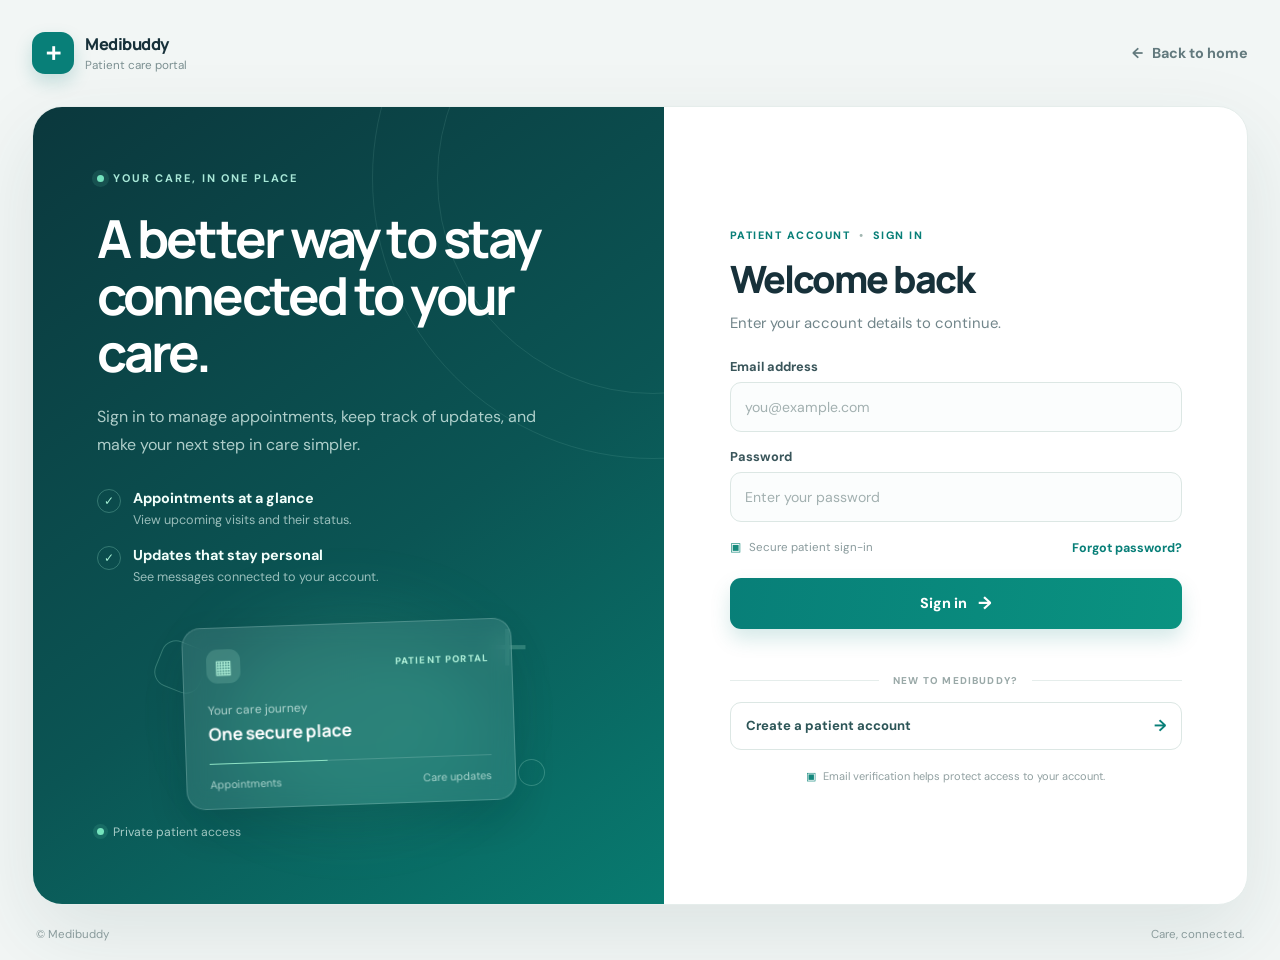
==== frontend/auth.html @ 14353f56 "first commit" ====
<!DOCTYPE html>
<html lang="en">
  <head>
    <meta charset="UTF-8" />
    <meta name="viewport" content="width=device-width, initial-scale=1.0" />
    <meta name="theme-color" content="#f2f6f5" />
    <title>Medibuddy | Patient sign in</title>
    <link rel="preconnect" href="https://fonts.googleapis.com" />
    <link rel="preconnect" href="https://fonts.gstatic.com" crossorigin />
    <link href="https://fonts.googleapis.com/css2?family=DM+Sans:wght@400;500;600;700&family=Manrope:wght@400;500;600;700;800&display=swap" rel="stylesheet" />
    <link rel="stylesheet" href="./assets/css/styles.css" />
  </head>
  <body class="auth-page" data-page="auth">
    <div class="auth-page-shell">
      <header class="auth-topbar">
        <a class="auth-brand" href="./index.html" aria-label="Medibuddy home">
          <span class="auth-brand-mark" aria-hidden="true">+</span>
          <span><strong>Medibuddy</strong><small>Patient care portal</small></span>
        </a>
        <a class="auth-home-link" href="./index.html"><span aria-hidden="true">←</span> Back to home</a>
      </header>
      <main class="auth-main">
        <section class="auth-story" aria-labelledby="authStoryTitle">
          <div class="auth-story-copy">
            <p class="auth-kicker"><span></span> YOUR CARE, IN ONE PLACE</p>
            <h1 id="authStoryTitle">A better way to stay connected to your care.</h1>
            <p class="auth-story-text">Sign in to manage appointments, keep track of updates, and make your next step in care simpler.</p>
            <div class="auth-benefits">
              <div><span class="auth-check" aria-hidden="true">✓</span><span><strong>Appointments at a glance</strong><small>View upcoming visits and their status.</small></span></div>
              <div><span class="auth-check" aria-hidden="true">✓</span><span><strong>Updates that stay personal</strong><small>See messages connected to your account.</small></span></div>
            </div>
          </div>
          <div class="auth-visual" aria-hidden="true">
            <div class="auth-visual-glow"></div>
            <div class="auth-visual-cross">+</div>
            <div class="auth-appointment-card">
              <div class="auth-appointment-top"><span class="auth-calendar-icon">▦</span><span class="auth-appointment-status">PATIENT PORTAL</span></div>
              <p class="auth-appointment-label">Your care journey</p>
              <strong>One secure place</strong>
              <div class="auth-appointment-rule"><span></span></div>
              <div class="auth-appointment-foot"><span>Appointments</span><span>Care updates</span></div>
            </div>
            <div class="auth-orbit auth-orbit-one"></div><div class="auth-orbit auth-orbit-two"></div>
          </div>
          <div class="auth-story-foot"><span class="auth-live-dot"></span> Private patient access</div>
        </section>
        <section class="auth-panel" aria-labelledby="authPanelTitle">
          <div class="auth-panel-heading">
            <p class="auth-step-label">PATIENT ACCOUNT <span>•</span> SIGN IN</p>
            <h2 id="authPanelTitle">Welcome back</h2>
            <p>Enter your account details to continue.</p>
          </div>
          <div class="auth-forms">
            <form id="loginForm" class="auth-form">
              <label><span>Email address</span><input type="email" name="email" autocomplete="email" placeholder="you@example.com" required /></label>
              <label><span>Password</span><input type="password" name="password" autocomplete="current-password" minlength="8" placeholder="Enter your password" required /></label>
              <div class="auth-inline-row"><span class="auth-secure-hint"><span aria-hidden="true">▣</span> Secure patient sign-in</span><button id="forgotPasswordLink" class="auth-text-button" type="button">Forgot password?</button></div>
              <button class="auth-submit" type="submit">Sign in <span aria-hidden="true">→</span></button>
            </form>
            <form id="forgotPasswordForm" class="auth-form" hidden>
              <p class="auth-form-intro">Enter your account email. If it is registered, we will send a password reset code.</p>
              <label><span>Email address</span><input type="email" name="email" autocomplete="email" placeholder="you@example.com" required /></label>
              <button class="auth-submit" type="submit">Send reset code <span aria-hidden="true">→</span></button>
              <button id="backToLoginFromForgot" class="auth-text-button auth-centered-link" type="button">Back to sign in</button>
            </form>
            <form id="resetPasswordForm" class="auth-form" hidden>
              <input type="hidden" name="email" />
              <p class="auth-form-intro">Enter the six-digit code sent to <strong data-otp-email></strong> and choose a new password.</p>
              <label><span>Reset code</span><input class="auth-otp-input" type="text" name="otp" inputmode="numeric" autocomplete="one-time-code" pattern="[0-9]{6}" maxlength="6" placeholder="000000" required /></label>
              <label><span>New password</span><input type="password" name="password" autocomplete="new-password" minlength="8" maxlength="128" placeholder="At least 8 characters" required /></label>
              <label><span>Confirm new password</span><input type="password" name="confirmPassword" autocomplete="new-password" minlength="8" maxlength="128" placeholder="Re-enter new password" required /></label>
              <button class="auth-submit" type="submit">Reset password <span aria-hidden="true">→</span></button>
              <button id="backToForgotPassword" class="auth-text-button auth-centered-link" type="button">Request another code</button>
            </form>
            <form id="loginOtpForm" class="auth-form" hidden>
              <input type="hidden" name="email" />
              <p class="auth-form-intro">A sign-in code was sent to <strong data-otp-email></strong>. Enter it to securely continue.</p>
              <label><span>Six-digit email code</span><input class="auth-otp-input" type="text" name="otp" inputmode="numeric" autocomplete="one-time-code" pattern="[0-9]{6}" maxlength="6" placeholder="000000" required /></label>
              <button class="auth-submit" type="submit">Verify and sign in <span aria-hidden="true">→</span></button>
              <div class="auth-action-row"><button id="resendLoginOtp" class="auth-text-button" type="button">Resend code</button><button id="backToLogin" class="auth-text-button" type="button">Use another email</button></div>
            </form>
          </div>
          <p id="authMessage" class="inline-message auth-message" role="status" aria-live="polite"></p>
          <div class="auth-separator"><span>NEW TO MEDIBUDDY?</span></div>
          <a class="auth-secondary-action" href="./register.html">Create a patient account <span aria-hidden="true">→</span></a>
          <p class="auth-privacy-note"><span aria-hidden="true">▣</span> Email verification helps protect access to your account.</p>
        </section>
      </main>
      <footer class="auth-footer"><span>© Medibuddy</span><span>Care, connected.</span></footer>
    </div>
    <script src="./assets/js/config.js"></script>
    <script src="./assets/js/app.js"></script>
  </body>
</html>
---- frontend/assets/css/styles.css ----
:root {
  --bg: #f4f8ff;
  --surface: rgba(255, 255, 255, 0.72);
  --text: #12213f;
  --muted: #607196;
  --primary: #2556f6;
  --primary-2: #00b894;
  --accent: #ff6b6b;
  --border: rgba(22, 41, 80, 0.12);
  --shadow: 0 30px 80px rgba(31, 73, 163, 0.18);
  --radius: 26px;
}

* { box-sizing: border-box; }

body {
  margin: 0;
  min-height: 100vh;
  font-family: "Outfit", sans-serif;
  color: var(--text);
  background:
    radial-gradient(circle at top left, rgba(255, 107, 107, 0.2), transparent 22%),
    radial-gradient(circle at top right, rgba(37, 86, 246, 0.16), transparent 28%),
    radial-gradient(circle at bottom left, rgba(0, 184, 148, 0.16), transparent 26%),
    linear-gradient(135deg, #f8fbff 0%, #eef5ff 50%, #fff8f3 100%);
}

a { color: inherit; text-decoration: none; }
button, input, select, textarea { font: inherit; }

.page-shell {
  width: min(1240px, calc(100% - 32px));
  margin: 0 auto;
  padding: 22px 0 56px;
}

.site-header,
.page-banner,
.glass-card,
.doctor-card,
.department-card,
.simple-card,
.calendar-day { backdrop-filter: blur(16px); }

.site-header {
  display: flex;
  align-items: center;
  justify-content: space-between;
  gap: 18px;
  position: sticky;
  top: 16px;
  z-index: 10;
  padding: 14px 18px;
  border: 1px solid var(--border);
  border-radius: 24px;
  background: rgba(255, 255, 255, 0.78);
  box-shadow: var(--shadow);
}

.brand { display: flex; align-items: center; gap: 12px; }
.brand strong, h1, h2, h3 { font-family: "Sora", sans-serif; }
.brand span { display: block; font-size: 0.84rem; color: var(--muted); }

.brand-mark {
  display: grid;
  place-items: center;
  width: 52px;
  height: 52px;
  border-radius: 18px;
  color: white;
  font-weight: 800;
  background: linear-gradient(135deg, var(--primary), var(--accent), var(--primary-2));
}

.nav-links { display: flex; align-items: center; gap: 10px; }
.nav-links a { padding: 10px 14px; border-radius: 14px; color: var(--muted); transition: 0.25s ease; }
.nav-links a:hover, .nav-links a.active { color: var(--text); background: rgba(37, 86, 246, 0.1); }

.mobile-nav-toggle {
  display: none;
  border: 0;
  background: linear-gradient(135deg, var(--primary), var(--accent));
  color: white;
  padding: 10px 14px;
  border-radius: 14px;
}

.hero-grid, .spotlight-layout, .dual-panel, .admin-grid, .booking-layout {
  display: grid;
  gap: 24px;
  margin-top: 28px;
}

.hero-grid {
  grid-template-columns: 1.1fr 0.9fr;
  align-items: center;
  min-height: 76vh;
}

.hero-copy, .page-banner, .glass-card {
  border: 1px solid var(--border);
  border-radius: var(--radius);
  background: var(--surface);
  box-shadow: var(--shadow);
  padding: 30px;
}

.eyebrow {
  margin: 0 0 10px;
  text-transform: uppercase;
  letter-spacing: 0.18em;
  font-size: 0.72rem;
  color: var(--primary);
  font-weight: 700;
}

h1 { margin: 0; font-size: clamp(2.2rem, 4vw, 4.6rem); line-height: 1.04; }
h2 { margin: 0; font-size: clamp(1.6rem, 2.5vw, 2.5rem); }
h3 { margin: 0; font-size: 1.15rem; }
.hero-text, .doctor-body p, .simple-card p, .department-card p { color: var(--muted); line-height: 1.7; }

.hero-actions, .filter-row, .panel-head, .tag-row, .doctor-meta, .form-actions {
  display: flex;
  align-items: center;
  gap: 14px;
  flex-wrap: wrap;
}

.btn, .text-link, .table-action { transition: transform 0.2s ease, box-shadow 0.2s ease, background 0.2s ease; }
.btn:hover, .text-link:hover, .table-action:hover { transform: translateY(-1px); }

.btn {
  display: inline-flex;
  align-items: center;
  justify-content: center;
  padding: 12px 18px;
  border-radius: 16px;
  border: 0;
  cursor: pointer;
  font-weight: 700;
}

.btn-primary { color: white; background: linear-gradient(135deg, var(--primary), var(--accent)); box-shadow: 0 16px 32px rgba(37, 86, 246, 0.25); }
.btn-secondary { color: var(--text); background: rgba(37, 86, 246, 0.08); }

.mini-stats, .dashboard-metrics {
  display: grid;
  grid-template-columns: repeat(auto-fit, minmax(150px, 1fr));
  gap: 14px;
  margin-top: 28px;
}

.metric-card { padding: 20px; }
.metric-card p, .metric-card span { color: var(--muted); margin: 0; }
.metric-card h3 { margin: 10px 0 4px; font-size: 2rem; }

.hero-visual { position: relative; min-height: 520px; display: grid; place-items: center; }
.gradient-orb { position: absolute; border-radius: 50%; filter: blur(10px); opacity: 0.9; }
.orb-a { width: 220px; height: 220px; top: 20px; right: 20px; background: radial-gradient(circle, rgba(255, 107, 107, 0.72), rgba(255, 107, 107, 0)); }
.orb-b { width: 280px; height: 280px; bottom: 10px; left: 10px; background: radial-gradient(circle, rgba(37, 86, 246, 0.6), rgba(37, 86, 246, 0)); }
.dashboard-preview { position: relative; width: min(100%, 480px); }
.dashboard-topline { display: flex; justify-content: space-between; color: var(--muted); margin-bottom: 18px; }
.preview-grid { display: grid; gap: 14px; }
.preview-grid article { padding: 18px; border-radius: 20px; background: rgba(255, 255, 255, 0.82); }

.section-block { margin-top: 28px; }
.section-heading { display: flex; justify-content: space-between; align-items: flex-end; gap: 20px; margin-bottom: 22px; }
.department-grid, .doctor-grid { display: grid; grid-template-columns: repeat(auto-fit, minmax(240px, 1fr)); gap: 18px; }

.department-card, .doctor-card, .simple-card, .calendar-day {
  border: 1px solid var(--border);
  border-radius: 24px;
  background: rgba(255, 255, 255, 0.82);
}

.department-card { padding: 22px; position: relative; overflow: hidden; }
.department-card::before {
  content: "";
  position: absolute;
  inset: auto -20px -55px auto;
  width: 140px;
  height: 140px;
  background: radial-gradient(circle, color-mix(in srgb, var(--accent) 40%, transparent), transparent 60%);
  opacity: 0.4;
}

.doctor-card { display: grid; gap: 14px; padding: 20px; }
.doctor-avatar {
  display: grid;
  place-items: center;
  width: 74px;
  height: 74px;
  border-radius: 22px;
  font-size: 1.35rem;
  font-weight: 800;
  color: white;
}

.sunrise-wave { background: linear-gradient(135deg, #ff6b6b, #f7b731); }
.aurora-grid { background: linear-gradient(135deg, #2556f6, #6c63ff); }
.mint-bloom { background: linear-gradient(135deg, #00b894, #55efc4); }
.amber-flow { background: linear-gradient(135deg, #f39c12, #ff7675); }

.doctor-meta, .tag-row { justify-content: space-between; }
.tag {
  display: inline-flex;
  padding: 9px 12px;
  border-radius: 999px;
  background: rgba(37, 86, 246, 0.08);
  color: var(--primary);
  font-size: 0.92rem;
}

.notification-panel, .calendar-stack { display: grid; gap: 24px; }
.feature-list { margin: 0; padding-left: 18px; color: var(--muted); line-height: 1.8; }
.stack-list { display: grid; gap: 14px; }
.simple-card { padding: 18px; }
.simple-card.unread { border-color: rgba(37, 86, 246, 0.3); box-shadow: 0 18px 34px rgba(37, 86, 246, 0.12); }

.booking-layout { grid-template-columns: 1.2fr 0.8fr; align-items: start; margin-top: 28px; }
.booking-form { display: grid; grid-template-columns: repeat(2, minmax(0, 1fr)); gap: 16px; }
.booking-form label { display: grid; gap: 8px; }
.booking-form span, .filter-row span { font-size: 0.92rem; color: var(--muted); font-weight: 600; }

input, select, textarea {
  width: 100%;
  border: 1px solid rgba(18, 33, 63, 0.1);
  border-radius: 16px;
  padding: 14px 16px;
  background: rgba(255, 255, 255, 0.88);
  color: var(--text);
  outline: none;
}

input:focus, select:focus, textarea:focus {
  border-color: rgba(37, 86, 246, 0.4);
  box-shadow: 0 0 0 4px rgba(37, 86, 246, 0.08);
}

.full-width { grid-column: 1 / -1; }
.inline-message { color: var(--muted); }
.inline-message.success { color: var(--primary-2); }
.inline-message.error { color: #d63031; }

.calendar-grid {
  display: grid;
  grid-template-columns: repeat(7, minmax(0, 1fr));
  gap: 10px;
  margin-top: 20px;
}

.calendar-day { padding: 14px 10px; min-height: 90px; }
.calendar-day strong { display: block; margin-bottom: 8px; }
.calendar-day span { color: var(--muted); font-size: 0.85rem; }
.calendar-day.active { background: linear-gradient(180deg, rgba(37, 86, 246, 0.12), rgba(255, 255, 255, 0.92)); }

.table-wrap { overflow-x: auto; }
.data-table { width: 100%; border-collapse: collapse; }
.data-table th, .data-table td {
  text-align: left;
  padding: 16px 14px;
  border-bottom: 1px solid rgba(18, 33, 63, 0.08);
  vertical-align: top;
}

.data-table th { color: var(--muted); font-size: 0.9rem; font-weight: 700; }
.table-subtext { display: block; color: var(--muted); font-size: 0.86rem; margin-top: 6px; }

.status-pill {
  display: inline-flex;
  align-items: center;
  justify-content: center;
  padding: 8px 12px;
  border-radius: 999px;
  background: rgba(0, 184, 148, 0.14);
  color: #09815f;
  font-size: 0.88rem;
  font-weight: 700;
}

.status-pill.live { background: rgba(255, 107, 107, 0.14); color: #c0392b; }
.action-stack { display: flex; gap: 8px; flex-wrap: wrap; }
.table-action {
  border: 0;
  padding: 8px 12px;
  border-radius: 12px;
  background: rgba(37, 86, 246, 0.1);
  color: var(--primary);
  cursor: pointer;
  font-weight: 700;
}

.admin-grid { grid-template-columns: repeat(2, minmax(0, 1fr)); margin-top: 28px; }
.admin-hero { display: flex; align-items: center; justify-content: space-between; gap: 25px; }
.admin-hero h1 { font-size: clamp(1.8rem, 3vw, 2.7rem); }
.admin-hero .hero-text { margin: 10px 0 0; }
.admin-hero-actions { display: flex; align-items: center; justify-content: flex-end; gap: 10px; flex-wrap: wrap; }
.admin-hero-actions .btn { white-space: nowrap; }
.admin-updated-label { color: var(--muted); font-size: .76rem; white-space: nowrap; }
.admin-message:empty { display: none; }
.admin-message { margin: 14px 2px 0; }
.admin-security-note { display: flex; align-items: flex-start; gap: 10px; margin: 14px 0 4px; padding: 12px 15px; border: 1px solid rgba(164, 107, 0, .2); border-radius: 14px; background: rgba(255, 247, 225, .84); color: #77541b; font-size: .78rem; line-height: 1.55; }
.admin-security-note strong { flex: 0 0 auto; }
.admin-appointments-panel { margin-top: 26px; }
.admin-appointments-panel .appointment-section-heading { display: grid; grid-template-columns: 1fr; align-items: stretch; }
.admin-appointments-panel .appointment-filters { display: grid; grid-template-columns: minmax(200px, 1.5fr) repeat(3, minmax(135px, 1fr)) auto; align-items: end; width: 100%; margin-top: 20px; }
.admin-result-count { margin: 12px 0 0; color: var(--muted); font-size: .78rem; font-weight: 600; }
.admin-clear-filters { min-height: 44px; padding: 10px 14px; white-space: nowrap; }
.admin-appointments-panel .data-table { min-width: 1000px; }
.admin-appointments-panel .data-table th { white-space: nowrap; }
.admin-status-control { display: flex; align-items: center; gap: 7px; min-width: 180px; }
.admin-status-control select { min-width: 112px; padding: 8px 9px; border-radius: 10px; font-size: .76rem; }
.admin-status-control .table-action { padding: 9px 11px; }
.admin-status-control .table-action:disabled { cursor: not-allowed; opacity: .55; }
.admin-department-row { padding: 14px 0; border-bottom: 1px solid rgba(18, 33, 63, .07); }
.admin-department-row:last-child { border-bottom: 0; }
.admin-department-label { display: flex; align-items: center; justify-content: space-between; gap: 12px; margin-bottom: 9px; }
.admin-department-label strong { font-size: .9rem; }
.admin-department-label > span { color: var(--muted); font-size: .78rem; }
.admin-load-track { height: 8px; overflow: hidden; border-radius: 99px; background: rgba(37, 86, 246, .08); }
.admin-load-track > span { display: block; height: 100%; border-radius: inherit; background: linear-gradient(90deg, #2556f6, #00b894); transition: width .35s ease; }
.admin-grid > article .section-heading { align-items: flex-start; }
.admin-grid > article .section-heading .status-pill { white-space: nowrap; }
#adminDashboard[hidden], #adminLoginGate[hidden] { display: none !important; }
.admin-login-gate { display: grid; min-height: min(76vh, 760px); place-items: center; padding: 34px 0; }
.admin-login-card { width: min(100%, 470px); padding: clamp(28px, 5vw, 48px); }
.admin-login-card h1 { margin: 0; font-size: clamp(1.8rem, 4vw, 2.5rem); }
.admin-login-card > .muted { margin: 12px 0 23px; line-height: 1.65; }
.admin-login-icon { display: grid; place-items: center; width: 52px; height: 52px; margin-bottom: 22px; border-radius: 17px; background: rgba(37, 86, 246, .1); color: var(--primary); font-size: 1.8rem; font-weight: 800; }
.admin-login-form { display: grid; gap: 16px; margin-top: 20px; }
.admin-login-form label { display: grid; gap: 8px; }
.admin-login-form label > span { color: var(--muted); font-size: .88rem; font-weight: 700; }
.admin-login-form .btn:disabled { cursor: wait; opacity: .65; }
.admin-login-help { margin: 17px 0 0; padding: 12px 14px; border-radius: 13px; background: rgba(37, 86, 246, .06); color: var(--muted); font-size: .76rem; line-height: 1.55; overflow-wrap: anywhere; }

.auth-page {
  --auth-ink: #17313a;
  --auth-muted: #71858a;
  --auth-teal: #087f78;
  --auth-teal-dark: #075e5a;
  --auth-line: #e5edeb;
  min-height: 100vh;
  background: #f2f6f5;
  color: var(--auth-ink);
  font-family: "DM Sans", sans-serif;
}
.auth-page h1, .auth-page h2, .auth-page h3 { font-family: "Manrope", sans-serif; }
.auth-page-shell { width: min(1320px, calc(100% - 64px)); margin: 0 auto; padding: 22px 0 18px; }
.auth-topbar { display: flex; align-items: center; justify-content: space-between; min-height: 62px; }
.auth-brand { display: inline-flex; align-items: center; gap: 11px; }
.auth-brand-mark { display: grid; place-items: center; width: 42px; height: 42px; border-radius: 13px; background: #087f78; color: #fff; font: 700 1.9rem/1 "Manrope", sans-serif; box-shadow: 0 8px 18px rgba(8, 127, 120, .2); }
.auth-brand strong { display: block; color: #17313a; font: 800 1.02rem "Manrope", sans-serif; letter-spacing: -.03em; }
.auth-brand small { display: block; margin-top: 2px; color: #7c9092; font-size: .73rem; }
.auth-home-link { display: inline-flex; align-items: center; gap: 9px; color: #62797d; font-size: .9rem; font-weight: 700; transition: color .2s ease; }
.auth-home-link:hover { color: var(--auth-teal); }
.auth-main { display: grid; grid-template-columns: minmax(0, 1.04fr) minmax(430px, .96fr); min-height: 690px; margin: 22px 0; overflow: hidden; border: 1px solid #e5edeb; border-radius: 30px; background: #fff; box-shadow: 0 28px 80px rgba(30, 65, 68, .1); }
.auth-story { position: relative; display: flex; flex-direction: column; overflow: hidden; padding: clamp(36px, 5vw, 68px); color: #f4fffd; background: linear-gradient(145deg, #0b383d 0%, #0b5554 56%, #087b70 100%); isolation: isolate; }
.auth-story::before, .auth-story::after { position: absolute; z-index: -1; border: 1px solid rgba(183, 242, 225, .1); border-radius: 50%; content: ""; }
.auth-story::before { width: 560px; height: 560px; right: -270px; top: -210px; }
.auth-story::after { width: 430px; height: 430px; right: -205px; top: -145px; }
.auth-story-copy { position: relative; z-index: 2; max-width: 500px; }
.auth-kicker { display: flex; align-items: center; gap: 9px; margin: 0 0 25px; color: #a9e8d8; font-size: .69rem; font-weight: 700; letter-spacing: .17em; }
.auth-kicker > span { width: 7px; height: 7px; border-radius: 50%; background: #73e2bd; box-shadow: 0 0 0 5px rgba(115, 226, 189, .12); }
.auth-story h1 { max-width: 530px; margin: 0; color: white; font-size: clamp(2.4rem, 4.1vw, 4.15rem); font-weight: 700; letter-spacing: -.055em; line-height: 1.09; }
.auth-story-text { max-width: 440px; margin: 21px 0 0; color: rgba(229, 249, 244, .75); font-size: 1rem; line-height: 1.75; }
.auth-benefits { display: grid; gap: 16px; margin-top: 30px; }
.auth-benefits > div { display: flex; align-items: flex-start; gap: 12px; }
.auth-check { display: grid; flex: 0 0 24px; place-items: center; width: 24px; height: 24px; border: 1px solid rgba(160, 238, 211, .28); border-radius: 50%; color: #a4efd3; font-size: .75rem; }
.auth-benefits strong, .auth-benefits small { display: block; }
.auth-benefits strong { color: #f3fffb; font-size: .9rem; font-weight: 700; }
.auth-benefits small { margin-top: 4px; color: rgba(229, 249, 244, .65); font-size: .79rem; line-height: 1.5; }
.auth-visual { position: relative; display: grid; flex: 1; min-height: 220px; place-items: center; margin-top: 17px; }
.auth-visual-glow { position: absolute; width: 270px; height: 190px; border-radius: 50%; background: rgba(69, 216, 172, .16); filter: blur(36px); }
.auth-visual-cross { position: absolute; top: 2px; right: 14%; color: rgba(177, 243, 219, .24); font: 300 5rem/1 "Manrope", sans-serif; }
.auth-appointment-card { position: relative; z-index: 1; width: min(330px, 88%); padding: 21px 23px 17px; border: 1px solid rgba(229, 255, 249, .2); border-radius: 19px; background: rgba(235, 255, 249, .11); box-shadow: 0 18px 45px rgba(0, 24, 25, .18); backdrop-filter: blur(12px); transform: rotate(-2deg); }
.auth-appointment-top, .auth-appointment-foot { display: flex; align-items: center; justify-content: space-between; }
.auth-calendar-icon { display: grid; place-items: center; width: 34px; height: 34px; border-radius: 11px; background: rgba(178, 244, 221, .17); color: #b3f4dc; font-size: 1.2rem; }
.auth-appointment-status { color: #b3f4dc; font-size: .6rem; font-weight: 700; letter-spacing: .12em; }
.auth-appointment-label { margin: 19px 0 4px; color: rgba(237, 255, 249, .69); font-size: .75rem; }
.auth-appointment-card > strong { color: #fff; font: 700 1.08rem "Manrope", sans-serif; }
.auth-appointment-rule { height: 1px; margin: 18px 0 13px; background: rgba(232, 255, 247, .17); }
.auth-appointment-rule span { display: block; width: 42%; height: 1px; background: #8ee3c5; }
.auth-appointment-foot { color: rgba(232, 255, 247, .67); font-size: .68rem; }
.auth-orbit { position: absolute; z-index: 0; width: 48px; height: 48px; border: 1px solid rgba(181, 245, 222, .25); border-radius: 15px; transform: rotate(22deg); }
.auth-orbit-one { left: 12%; top: 18%; }
.auth-orbit-two { right: 11%; bottom: 17%; width: 27px; height: 27px; border-radius: 50%; }
.auth-story-foot { display: flex; align-items: center; gap: 9px; color: rgba(229, 249, 244, .72); font-size: .76rem; }
.auth-live-dot { width: 7px; height: 7px; border-radius: 50%; background: #75e4bd; box-shadow: 0 0 0 4px rgba(117, 228, 189, .12); }
.auth-panel { display: flex; flex-direction: column; justify-content: center; width: 100%; max-width: 570px; margin: 0 auto; padding: 48px clamp(30px, 4.6vw, 64px); }
.auth-panel-heading { margin-bottom: 25px; }
.auth-step-label { margin: 0 0 11px; color: var(--auth-teal); font-size: .67rem; font-weight: 800; letter-spacing: .14em; }
.auth-step-label span { margin: 0 4px; color: #a1b6b1; }
.auth-panel-heading h2 { margin: 0; color: #17313a; font-size: clamp(1.8rem, 3vw, 2.35rem); font-weight: 800; letter-spacing: -.05em; }
.auth-panel-heading > p:last-child { margin: 9px 0 0; color: var(--auth-muted); font-size: .93rem; }
.auth-form { display: grid; gap: 16px; margin: 0; }
.auth-form[hidden] { display: none !important; }
.auth-form label { display: grid; min-width: 0; gap: 7px; }
.auth-form label > span { color: #39555a; font-size: .8rem; font-weight: 700; }
.auth-form label > span small { color: #87999a; font-size: .72rem; font-weight: 500; }
.auth-form input, .auth-form select { min-height: 50px; border: 1px solid #dce7e4; border-radius: 11px; background: #fbfdfd; color: #17313a; padding: 12px 14px; font-size: .88rem; transition: border .2s ease, box-shadow .2s ease, background .2s ease; }
.auth-form input::placeholder { color: #a2b0b0; }
.auth-form input:focus, .auth-form select:focus { border-color: #49aaa0; background: #fff; box-shadow: 0 0 0 4px rgba(8, 127, 120, .09); }
.auth-form input:focus-visible, .auth-form select:focus-visible, .auth-text-button:focus-visible, .auth-submit:focus-visible, .auth-secondary-action:focus-visible { outline: 3px solid rgba(8, 127, 120, .28); outline-offset: 2px; }
.auth-inline-row, .auth-action-row { display: flex; align-items: center; justify-content: space-between; gap: 12px; }
.auth-inline-row { margin-top: -2px; }
.auth-secure-hint { color: #8a9b9d; font-size: .72rem; }
.auth-secure-hint span { margin-right: 5px; color: #178b7d; }
.auth-text-button { border: 0; padding: 4px 0; background: transparent; color: var(--auth-teal); cursor: pointer; font-size: .78rem; font-weight: 700; }
.auth-text-button:hover { color: var(--auth-teal-dark); text-decoration: underline; }
.auth-submit { display: flex; align-items: center; justify-content: center; gap: 11px; min-height: 51px; margin-top: 2px; border: 0; border-radius: 11px; background: linear-gradient(100deg, #087f78, #0a9381); box-shadow: 0 10px 20px rgba(8, 127, 120, .17); color: #fff; cursor: pointer; font-size: .9rem; font-weight: 800; transition: transform .2s ease, box-shadow .2s ease, filter .2s ease; }
.auth-submit:hover { transform: translateY(-1px); box-shadow: 0 13px 25px rgba(8, 127, 120, .24); filter: saturate(1.08); }
.auth-submit:disabled { cursor: wait; opacity: .68; transform: none; }
.auth-submit span { font-size: 1.1rem; }
.auth-form-intro { margin: 0 0 2px; color: var(--auth-muted); font-size: .85rem; line-height: 1.65; }
.auth-form-intro strong { color: #39555a; overflow-wrap: anywhere; }
.auth-otp-input { text-align: center; font: 800 1.25rem "Manrope", sans-serif !important; letter-spacing: .45em; }
.auth-centered-link { justify-self: center; }
.auth-action-row { margin-top: 1px; }
.auth-message { min-height: 20px; margin: 8px 0 0; font-size: .8rem; line-height: 1.5; }
.auth-message.success { color: #087f78; }
.auth-message.error { color: #bd4545; }
.auth-separator { display: flex; align-items: center; gap: 14px; margin: 17px 0 15px; color: #9aa9a8; font-size: .62rem; font-weight: 800; letter-spacing: .12em; }
.auth-separator::before, .auth-separator::after { flex: 1; height: 1px; background: var(--auth-line); content: ""; }
.auth-secondary-action { display: flex; align-items: center; justify-content: space-between; min-height: 48px; padding: 0 15px; border: 1px solid #dce7e4; border-radius: 11px; color: #2c5557; font-size: .82rem; font-weight: 700; transition: background .2s ease, border-color .2s ease; }
.auth-secondary-action:hover { border-color: #a9d2c9; background: #f5fbf9; }
.auth-secondary-action span { color: var(--auth-teal); font-size: 1rem; }
.auth-privacy-note { display: flex; align-items: center; justify-content: center; gap: 7px; margin: 19px 0 0; color: #91a0a1; font-size: .69rem; text-align: center; }
.auth-privacy-note span { color: #13887d; }
.auth-register-main { min-height: 760px; }
.auth-register-panel { padding-top: 38px; padding-bottom: 38px; }
.auth-form-grid { grid-template-columns: repeat(2, minmax(0, 1fr)); gap: 13px 14px; }
.auth-form-grid .field-full { grid-column: 1 / -1; }
.auth-register-panel .auth-panel-heading { margin-bottom: 20px; }
.auth-register-panel .auth-form input, .auth-register-panel .auth-form select { min-height: 46px; }
.auth-footer { display: flex; justify-content: space-between; padding: 0 4px; color: #8a9b9c; font-size: .72rem; }

.patient-banner { display: grid; grid-template-columns: 1fr auto; gap: 18px; align-items: center; margin-top: 28px; }
.patient-banner > div:last-of-type { display: flex; flex-wrap: wrap; gap: 12px; }
.patient-dashboard-grid { display: grid; grid-template-columns: 1.1fr 0.9fr; gap: 24px; margin-top: 24px; align-items: start; }
.patient-dashboard-grid .section-heading { margin-bottom: 18px; }
.patient-summary-strip { display: grid; grid-template-columns: repeat(3, minmax(0, 1fr)); gap: 16px; margin-top: 22px; }
.patient-stat { display: grid; gap: 5px; padding: 19px 22px; border: 1px solid var(--border); border-radius: 20px; background: rgba(255, 255, 255, .84); box-shadow: 0 14px 38px rgba(31, 73, 163, .08); }
.patient-stat > span, .patient-stat small { color: var(--muted); font-size: .84rem; }
.patient-stat strong { color: var(--text); font: 700 1.8rem "Sora", sans-serif; }
.patient-stat small { font-size: .75rem; }
.patient-history-card .section-heading { align-items: center; }
.patient-history-card .section-heading .muted { margin: 8px 0 0; }
.history-filter, .appointment-filters label { display: grid; gap: 7px; }
.history-filter > span, .appointment-filters label > span { color: var(--muted); font-size: .78rem; font-weight: 700; }
.history-filter select { min-width: 150px; padding: 10px 12px; border-radius: 12px; }
.appointment-history-item { display: grid; grid-template-columns: 64px minmax(0, 1fr); gap: 18px; padding: 19px; border: 1px solid var(--border); border-radius: 20px; background: rgba(255, 255, 255, .82); }
.appointment-history-date { display: flex; flex-direction: column; align-items: center; justify-content: center; align-self: start; min-height: 68px; border-radius: 16px; background: rgba(37, 86, 246, .08); color: var(--primary); }
.appointment-history-date strong { font: 700 1.4rem "Sora", sans-serif; }
.appointment-history-date span { font-size: .72rem; font-weight: 700; }
.appointment-history-content { min-width: 0; }
.appointment-history-heading { display: flex; justify-content: space-between; align-items: flex-start; gap: 12px; }
.appointment-history-heading .eyebrow { margin-bottom: 5px; }
.appointment-history-heading h3 { overflow-wrap: anywhere; }
.appointment-history-meta { margin: 8px 0; color: var(--muted); font-size: .81rem; }
.appointment-history-reason { margin: 0 0 12px; color: var(--text); font-size: .88rem; line-height: 1.55; overflow-wrap: anywhere; }
.appointment-history-item .appointment-pdf-button, .booking-recent-item .appointment-pdf-button { font-size: .75rem; }
.appointment-empty { padding: 24px; }
.appointment-empty p { color: var(--muted); line-height: 1.6; }
.appointment-empty .text-link { color: var(--primary); font-weight: 700; }
.appointment-print-frame { position: fixed; z-index: -1; right: 0; bottom: 0; width: 1px; height: 1px; border: 0; opacity: 0; pointer-events: none; }
.appointment-section-heading { align-items: flex-end; }
.appointment-filters { display: flex; align-items: flex-end; gap: 12px; }
.appointment-filters input, .appointment-filters select { min-width: 150px; padding: 10px 12px; border-radius: 12px; }
.appointment-filters input { min-width: 230px; }
.table-empty { padding: 25px 14px !important; color: var(--muted); text-align: center !important; }
.booking-recent-item { display: grid; gap: 7px; }
.booking-recent-item p { margin: 0; color: var(--muted); font-size: .83rem; }
.muted { color: var(--muted); }
.global-error {
  margin: 16px auto 0;
  width: min(1240px, calc(100% - 32px));
  padding: 14px 18px;
  border-radius: 16px;
  background: #fff1f1;
  color: #b33939;
  border: 1px solid rgba(179, 57, 57, 0.2);
}

@media (max-width: 980px) {
  .hero-grid, .booking-layout, .admin-grid, .patient-dashboard-grid { grid-template-columns: 1fr; }
  .admin-hero { align-items: flex-start; flex-direction: column; }
  .admin-hero-actions { justify-content: flex-start; }
  .admin-security-note { flex-direction: column; gap: 3px; }
  .admin-appointments-panel .appointment-filters { grid-template-columns: repeat(2, minmax(0, 1fr)); }
  .appointment-section-heading { align-items: flex-start; }
  .auth-page-shell { width: min(100% - 40px, 720px); }
  .auth-main { display: flex; flex-direction: column; min-height: 0; }
  .auth-panel { order: -1; }
  .auth-story { min-height: 480px; padding: 42px; }
  .auth-visual { min-height: 190px; }
  .auth-panel { max-width: none; padding: 42px; }
  .auth-register-main { min-height: 0; }
  .nav-links {
    position: absolute;
    top: calc(100% + 10px);
    right: 0;
    display: none;
    flex-direction: column;
    align-items: stretch;
    width: min(280px, 100%);
    padding: 14px;
    border: 1px solid var(--border);
    border-radius: 22px;
    background: rgba(255, 255, 255, 0.95);
    box-shadow: var(--shadow);
  }
  .nav-links.open { display: flex; }
  .mobile-nav-toggle { display: inline-flex; }
}

@media (max-width: 720px) {
  .page-shell { width: min(100% - 20px, 1240px); }
  .site-header, .hero-copy, .page-banner, .glass-card { padding: 20px; }
  .booking-form { grid-template-columns: 1fr; }
  .patient-banner { grid-template-columns: 1fr; }
  .patient-summary-strip { grid-template-columns: 1fr; gap: 10px; }
  .patient-stat { grid-template-columns: 1fr auto; align-items: center; padding: 14px 17px; }
  .patient-stat strong { grid-row: span 2; grid-column: 2; }
  .patient-history-card .section-heading { align-items: flex-start; flex-direction: column; }
  .appointment-history-item { grid-template-columns: 48px minmax(0, 1fr); gap: 11px; padding: 14px; }
  .appointment-history-date { min-height: 58px; border-radius: 13px; }
  .appointment-history-date strong { font-size: 1.12rem; }
  .appointment-history-date span { font-size: .63rem; }
  .appointment-history-heading { flex-direction: column; }
  .appointment-filters { flex-direction: column; align-items: stretch; width: 100%; }
  .appointment-filters input, .appointment-filters select { min-width: 0; }
  .appointment-filters label { width: 100%; }
  .appointment-section-heading { flex-direction: column; }
  .admin-appointments-panel .appointment-filters { grid-template-columns: 1fr; }
  .admin-updated-label { width: 100%; }
  .calendar-grid { grid-template-columns: repeat(2, minmax(0, 1fr)); }
  h1 { font-size: 2.3rem; }
  .auth-page-shell { width: min(100% - 28px, 600px); padding-top: 12px; }
  .auth-topbar { min-height: 54px; }
  .auth-home-link { gap: 6px; font-size: .78rem; }
  .auth-main { margin: 14px 0; border-radius: 22px; }
  .auth-story { min-height: 0; padding: 27px 25px 23px; }
  .auth-kicker { margin-bottom: 20px; font-size: .61rem; }
  .auth-story h1 { max-width: 430px; font-size: clamp(2.15rem, 9vw, 2.85rem); }
  .auth-story-text { margin-top: 15px; font-size: .88rem; }
  .auth-benefits { gap: 12px; margin-top: 21px; }
  .auth-benefits strong { font-size: .82rem; }
  .auth-benefits small { font-size: .73rem; }
  .auth-visual { display: none; }
  .auth-panel { padding: 32px 24px 27px; }
  .auth-panel-heading { margin-bottom: 21px; }
  .auth-panel-heading h2 { font-size: 1.85rem; }
  .auth-form-grid { grid-template-columns: 1fr; }
  .auth-form-grid .field-full { grid-column: auto; }
  .auth-footer { padding: 0 2px; }
}
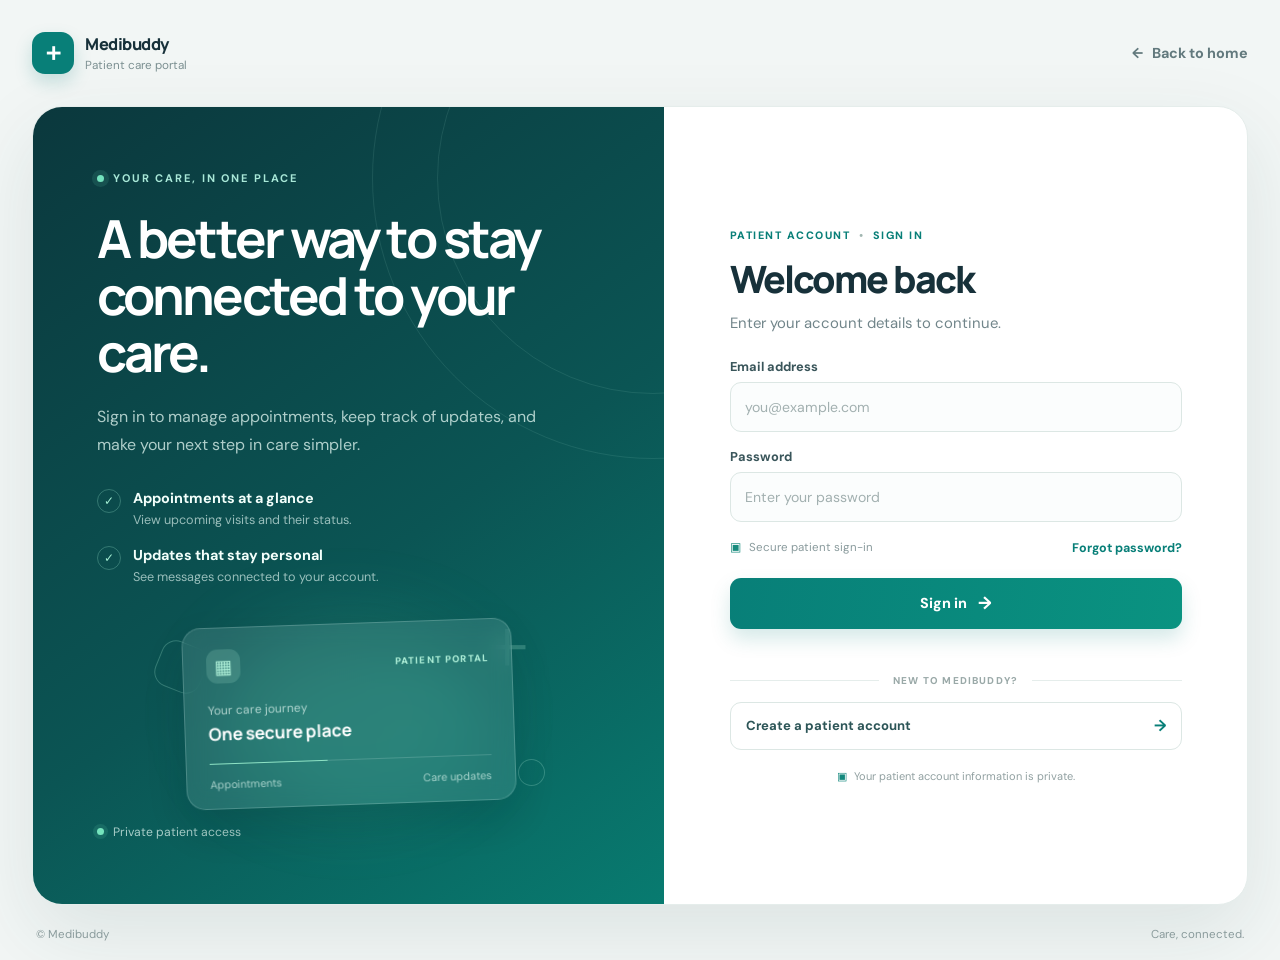
==== commit 3c20984e: "Remove email OTP from patient sign-in" ====
--- a/frontend/auth.html
+++ b/frontend/auth.html
@@ -72,18 +72,11 @@
               <button class="auth-submit" type="submit">Reset password <span aria-hidden="true">→</span></button>
               <button id="backToForgotPassword" class="auth-text-button auth-centered-link" type="button">Request another code</button>
             </form>
-            <form id="loginOtpForm" class="auth-form" hidden>
-              <input type="hidden" name="email" />
-              <p class="auth-form-intro">A sign-in code was sent to <strong data-otp-email></strong>. Enter it to securely continue.</p>
-              <label><span>Six-digit email code</span><input class="auth-otp-input" type="text" name="otp" inputmode="numeric" autocomplete="one-time-code" pattern="[0-9]{6}" maxlength="6" placeholder="000000" required /></label>
-              <button class="auth-submit" type="submit">Verify and sign in <span aria-hidden="true">→</span></button>
-              <div class="auth-action-row"><button id="resendLoginOtp" class="auth-text-button" type="button">Resend code</button><button id="backToLogin" class="auth-text-button" type="button">Use another email</button></div>
-            </form>
           </div>
           <p id="authMessage" class="inline-message auth-message" role="status" aria-live="polite"></p>
           <div class="auth-separator"><span>NEW TO MEDIBUDDY?</span></div>
           <a class="auth-secondary-action" href="./register.html">Create a patient account <span aria-hidden="true">→</span></a>
-          <p class="auth-privacy-note"><span aria-hidden="true">▣</span> Email verification helps protect access to your account.</p>
+          <p class="auth-privacy-note"><span aria-hidden="true">▣</span> Your patient account information is private.</p>
         </section>
       </main>
       <footer class="auth-footer"><span>© Medibuddy</span><span>Care, connected.</span></footer>
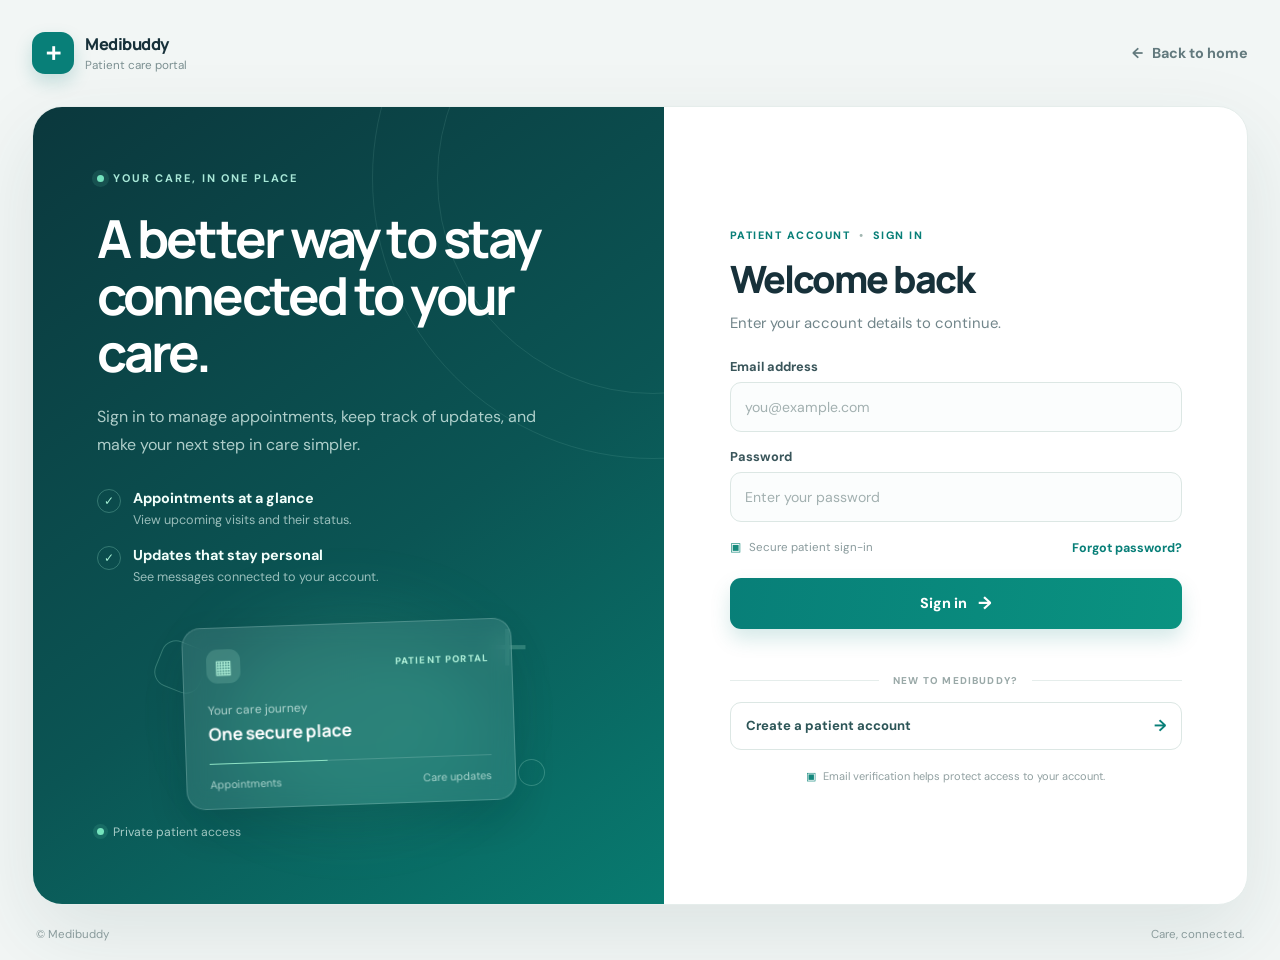
==== commit 133d704a: "Restore email OTP for patient sign-in" ====
--- a/frontend/auth.html
+++ b/frontend/auth.html
@@ -72,11 +72,18 @@
               <button class="auth-submit" type="submit">Reset password <span aria-hidden="true">→</span></button>
               <button id="backToForgotPassword" class="auth-text-button auth-centered-link" type="button">Request another code</button>
             </form>
+            <form id="loginOtpForm" class="auth-form" hidden>
+              <input type="hidden" name="email" />
+              <p class="auth-form-intro">A sign-in code was sent to <strong data-otp-email></strong>. Enter it to securely continue.</p>
+              <label><span>Six-digit email code</span><input class="auth-otp-input" type="text" name="otp" inputmode="numeric" autocomplete="one-time-code" pattern="[0-9]{6}" maxlength="6" placeholder="000000" required /></label>
+              <button class="auth-submit" type="submit">Verify and sign in <span aria-hidden="true">→</span></button>
+              <div class="auth-action-row"><button id="resendLoginOtp" class="auth-text-button" type="button">Resend code</button><button id="backToLogin" class="auth-text-button" type="button">Use another email</button></div>
+            </form>
           </div>
           <p id="authMessage" class="inline-message auth-message" role="status" aria-live="polite"></p>
           <div class="auth-separator"><span>NEW TO MEDIBUDDY?</span></div>
           <a class="auth-secondary-action" href="./register.html">Create a patient account <span aria-hidden="true">→</span></a>
-          <p class="auth-privacy-note"><span aria-hidden="true">▣</span> Your patient account information is private.</p>
+          <p class="auth-privacy-note"><span aria-hidden="true">▣</span> Email verification helps protect access to your account.</p>
         </section>
       </main>
       <footer class="auth-footer"><span>© Medibuddy</span><span>Care, connected.</span></footer>
